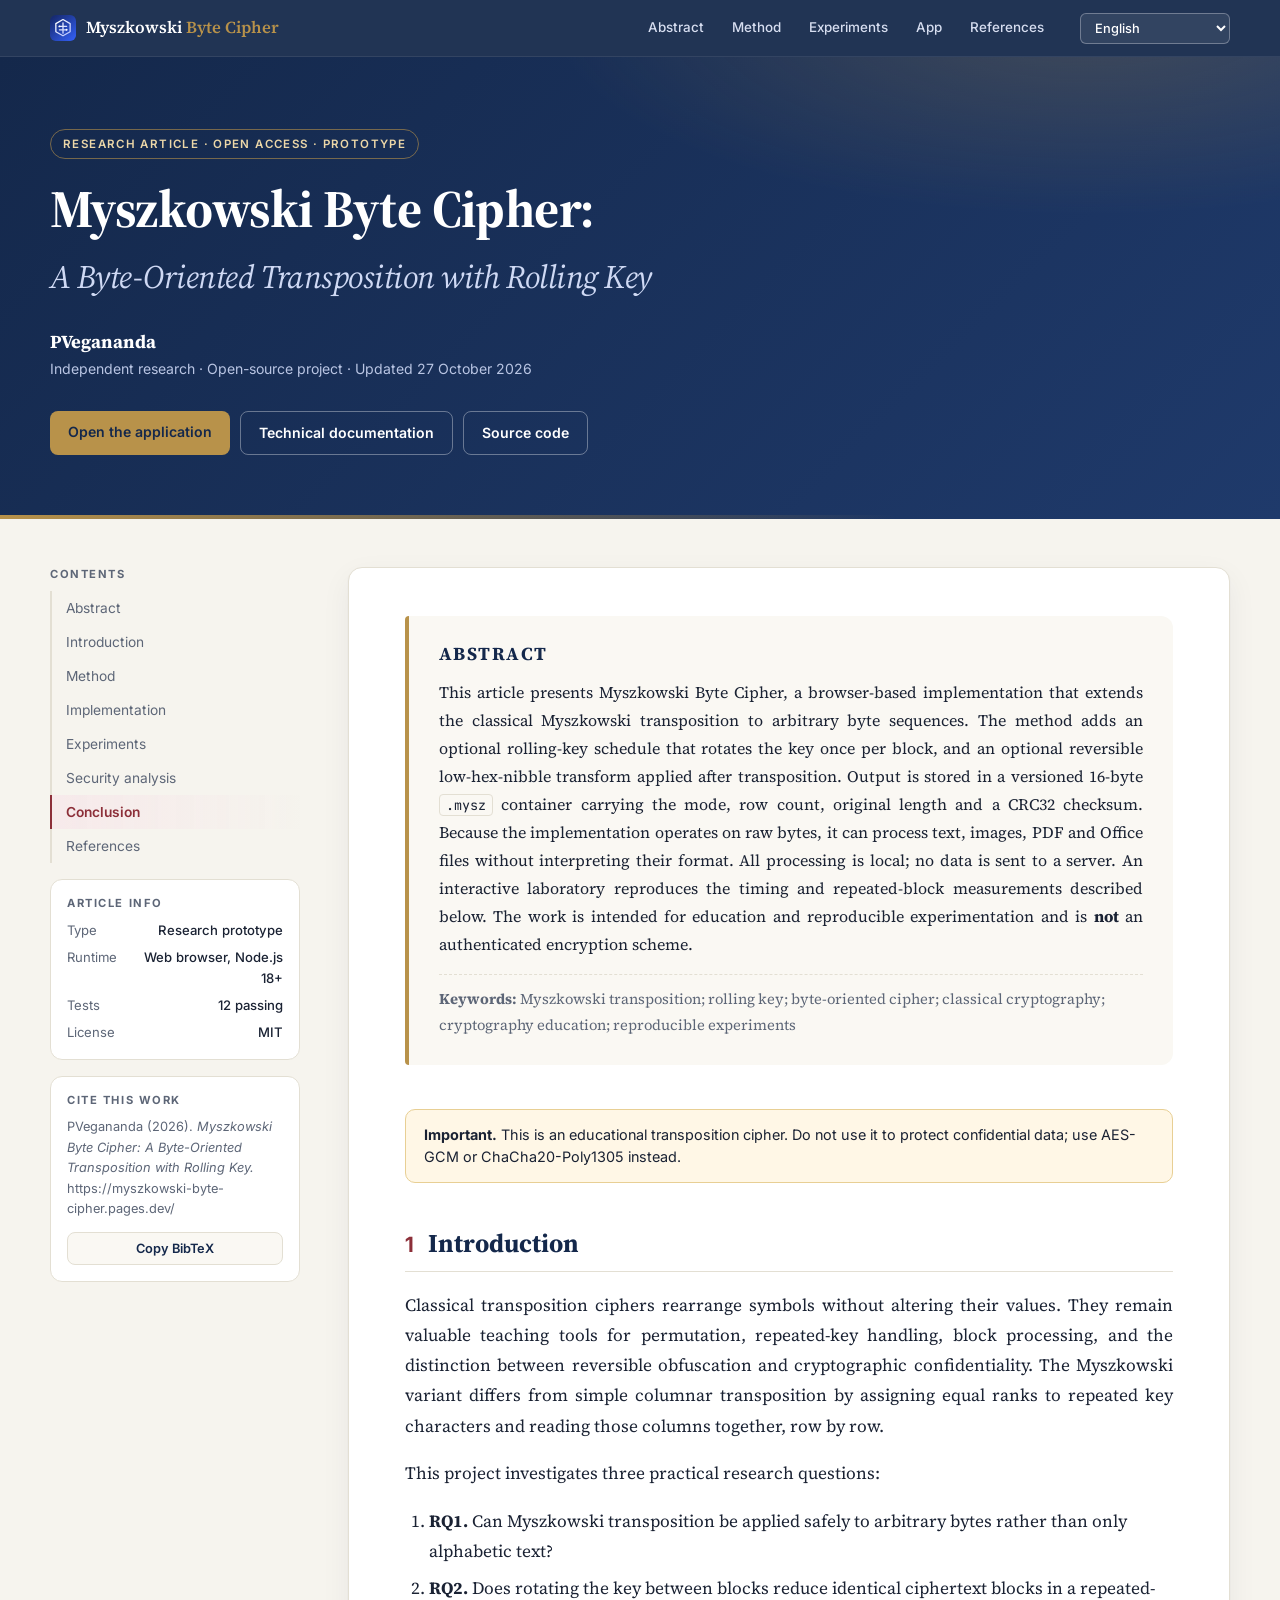
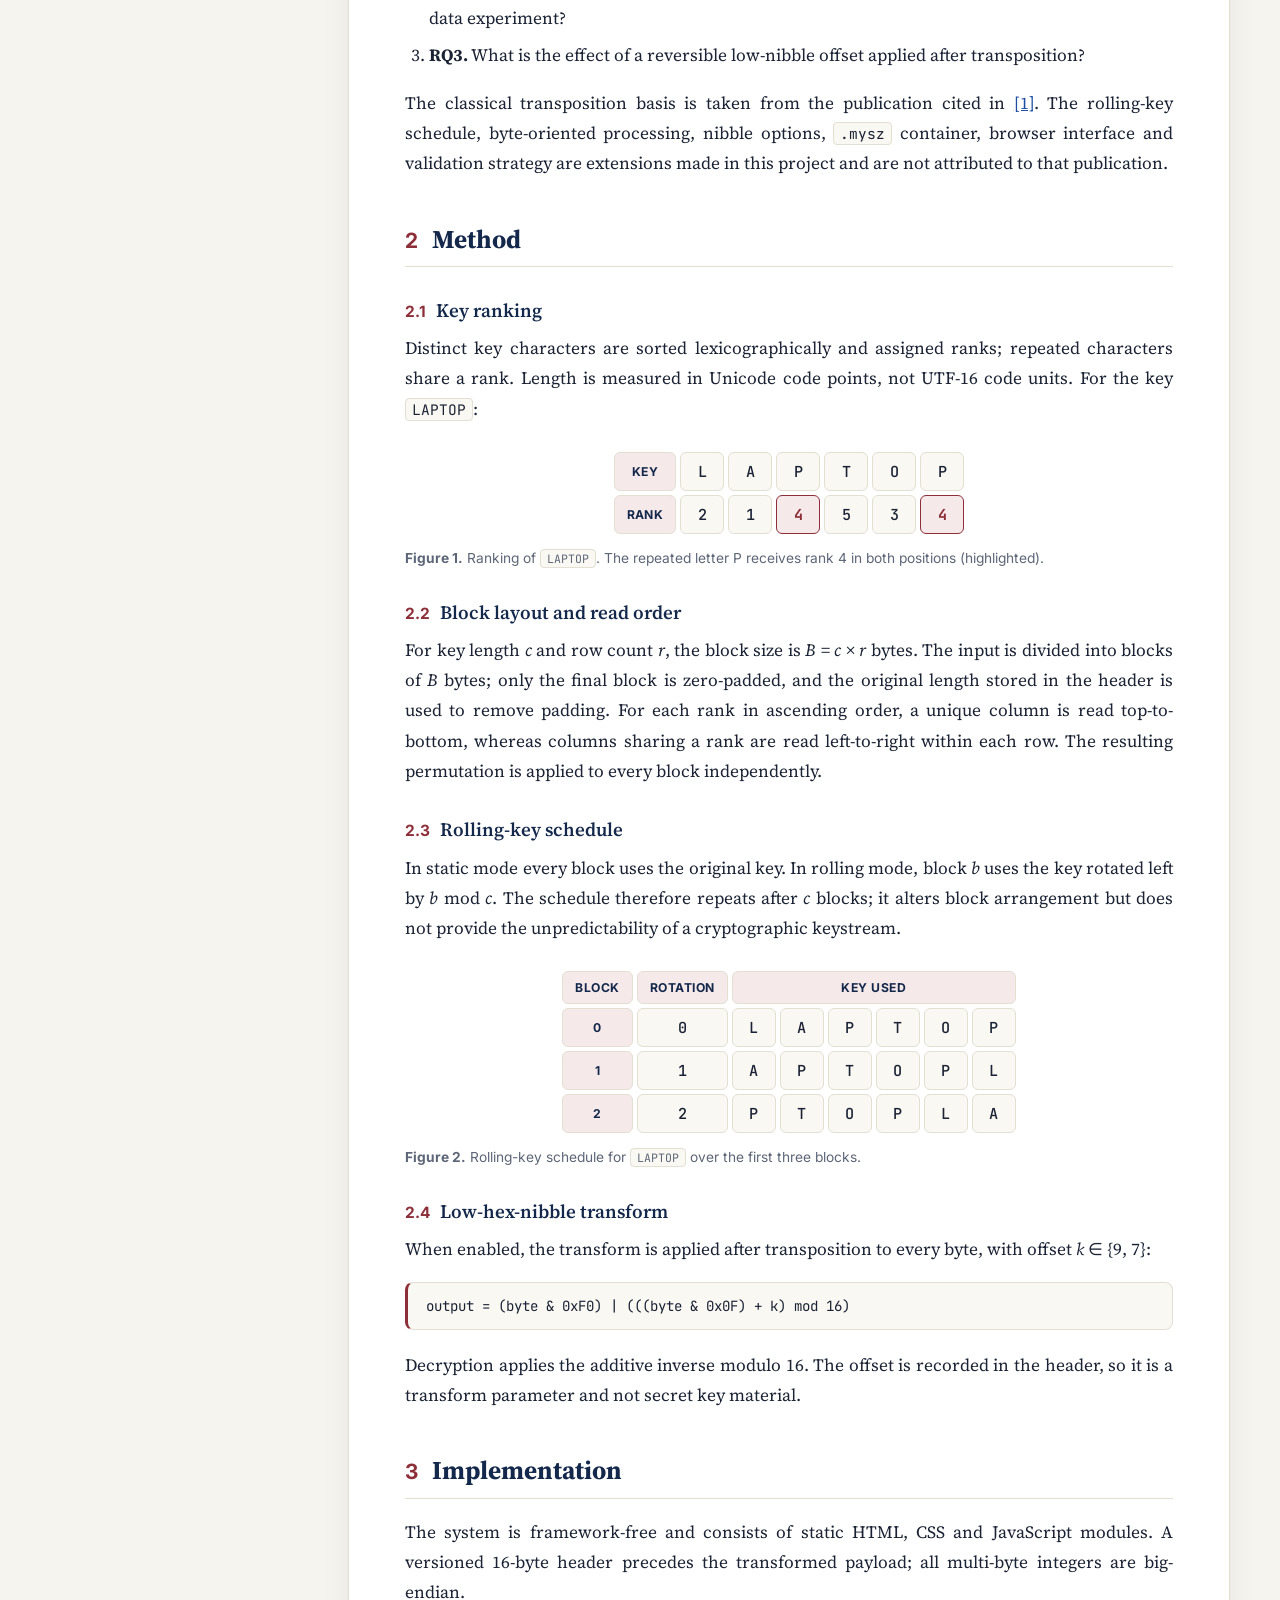
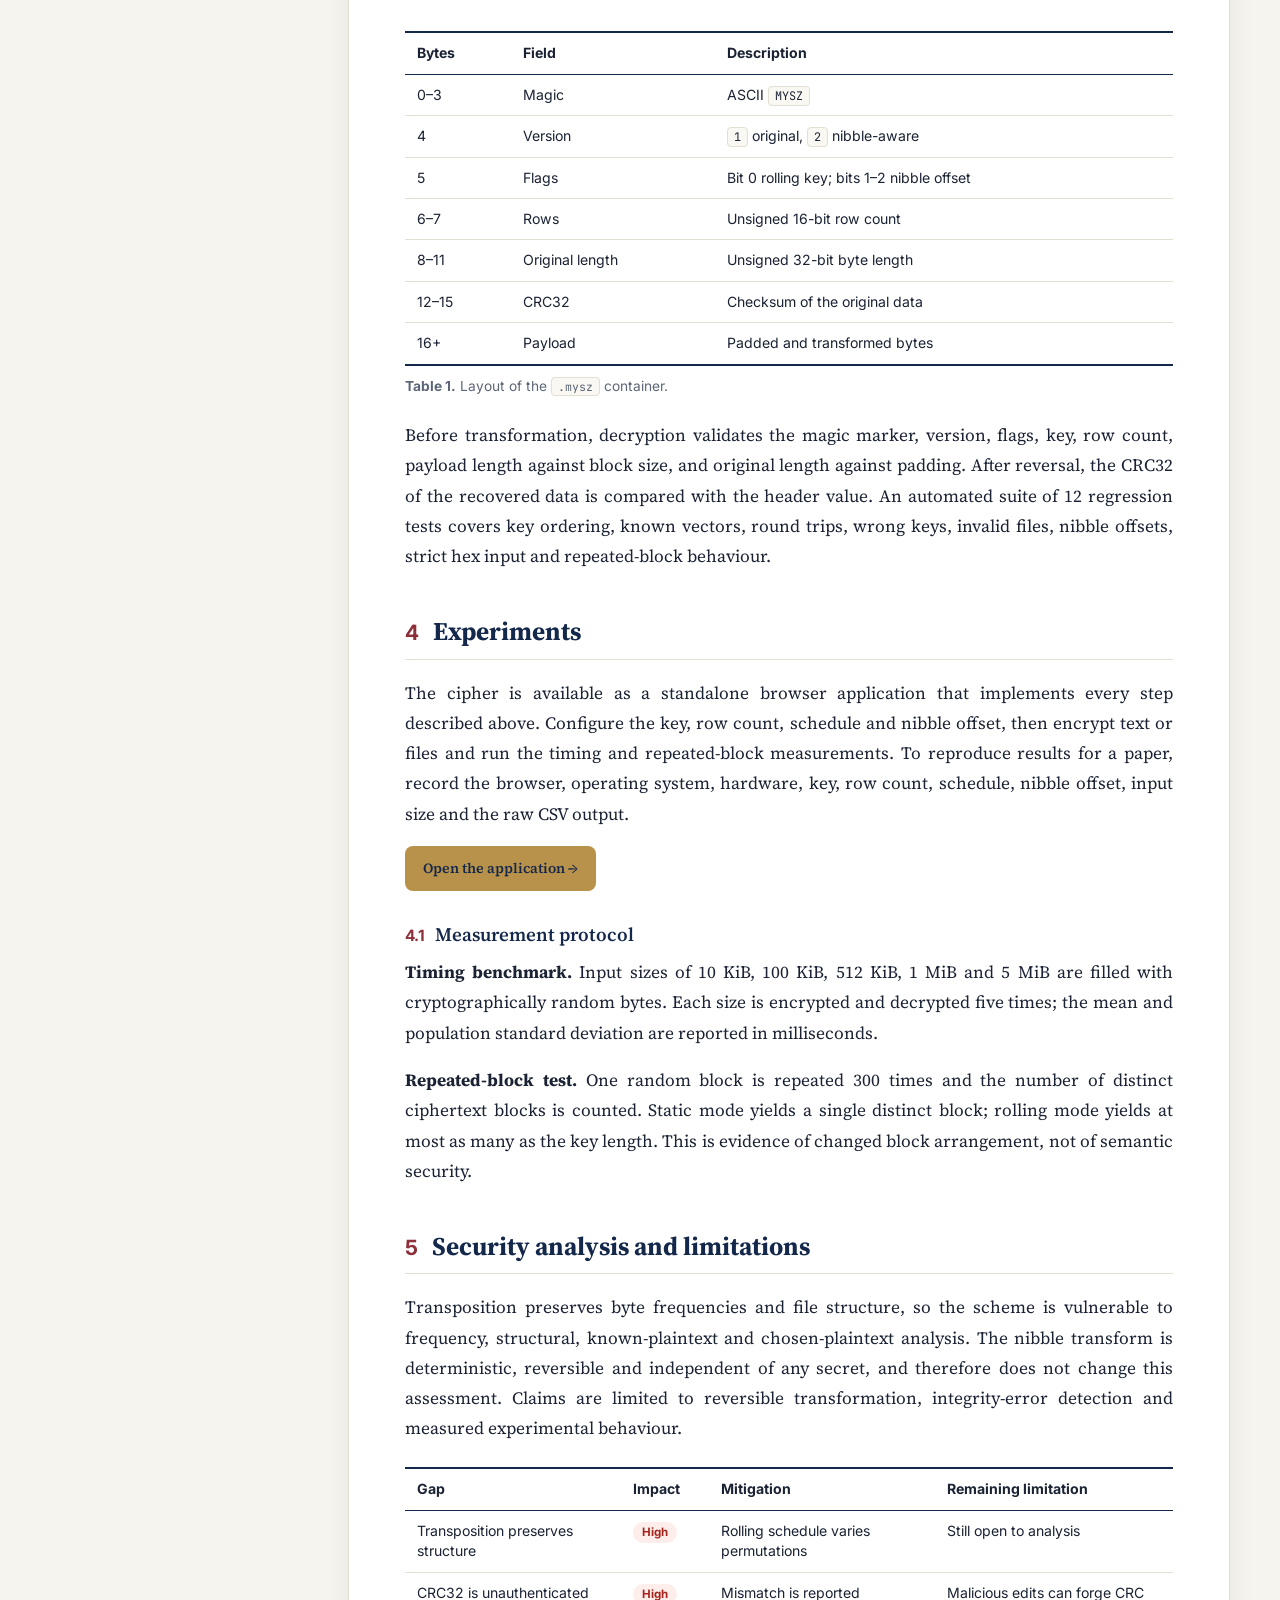
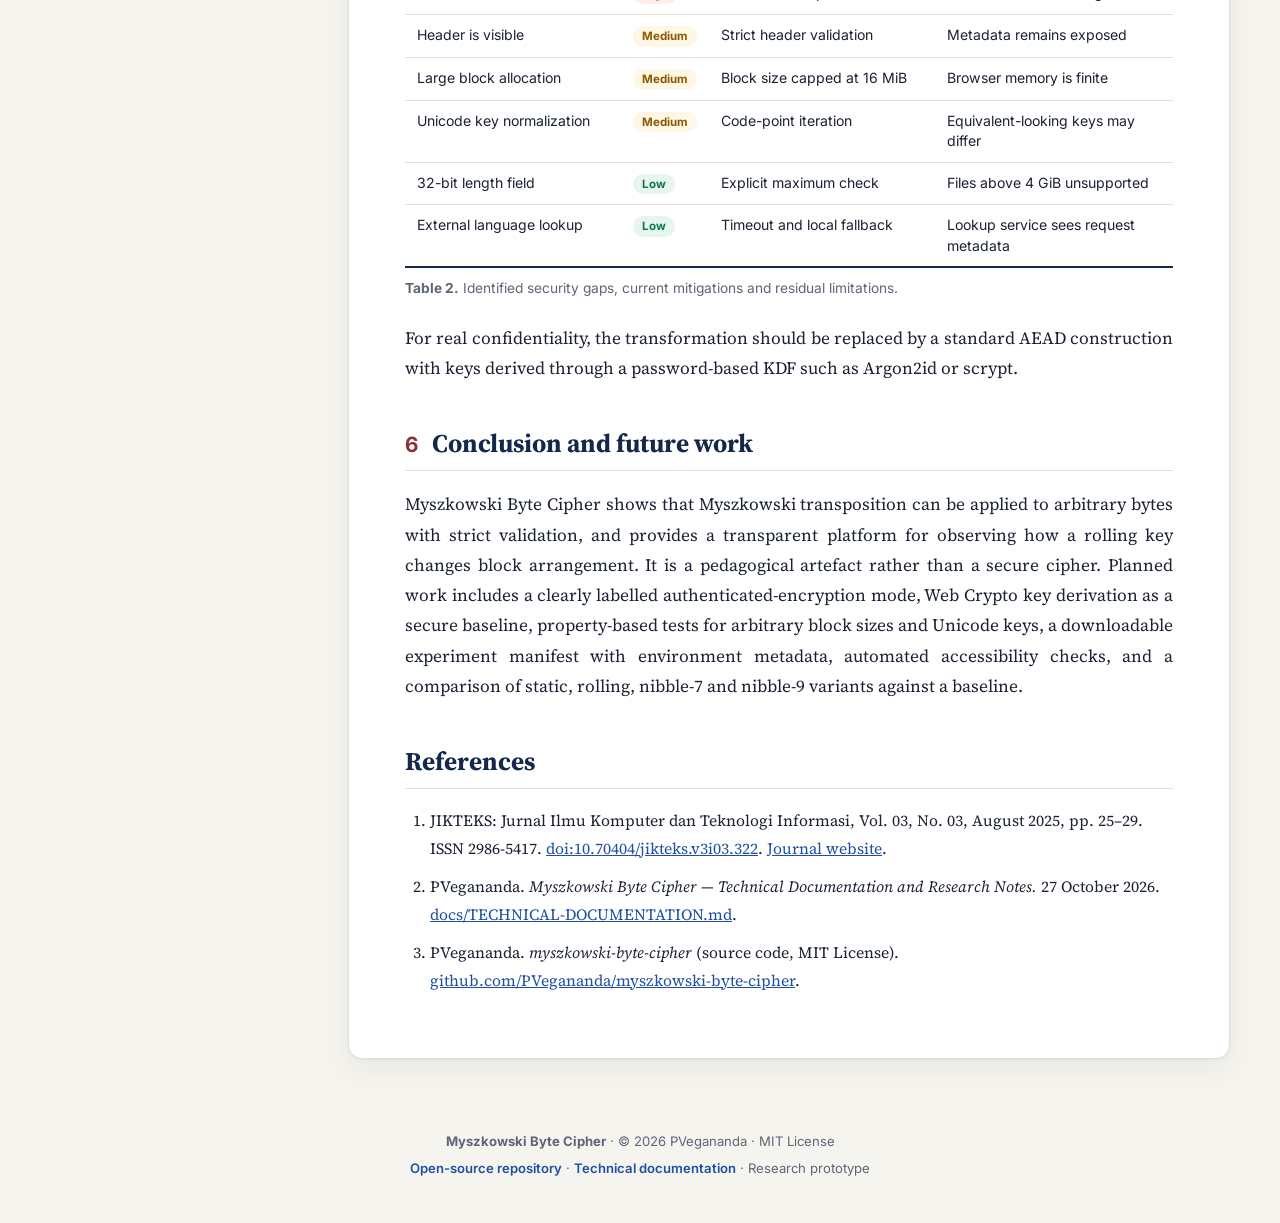
==== paper.html @ bd1911bf "Redesign: app-focused home page, move documentation to paper.html" ====
<!DOCTYPE html>
<html lang="en">
<head>
  <meta charset="UTF-8">
  <meta name="viewport" content="width=device-width, initial-scale=1">
  <title>Myszkowski Byte Cipher: A Byte-Oriented Transposition with Rolling Key | PVegananda</title>
  <meta name="description" content="A research article and interactive laboratory on byte-oriented Myszkowski transposition with a rolling key schedule, a reversible low-nibble transform, and a versioned .mysz container. Runs entirely in the browser.">
  <meta name="author" content="PVegananda">
  <meta name="keywords" content="Myszkowski transposition, classical cipher, rolling key, byte cipher, cryptography education, browser implementation">
  <meta name="theme-color" content="#14284b">
  <link rel="canonical" href="https://myszkowski-byte-cipher.pages.dev/paper.html">

  <!-- Scholarly metadata (Google Scholar / Highwire) -->
  <meta name="citation_title" content="Myszkowski Byte Cipher: A Byte-Oriented Transposition with Rolling Key">
  <meta name="citation_author" content="PVegananda">
  <meta name="citation_publication_date" content="2026/10/27">
  <meta name="citation_online_date" content="2026/10/27">
  <meta name="citation_language" content="en">
  <meta name="citation_abstract_html_url" content="https://myszkowski-byte-cipher.pages.dev/paper.html">
  <meta name="DC.title" content="Myszkowski Byte Cipher: A Byte-Oriented Transposition with Rolling Key">
  <meta name="DC.creator" content="PVegananda">
  <meta name="DC.rights" content="MIT License">

  <!-- Open Graph -->
  <meta property="og:type" content="article">
  <meta property="og:title" content="Myszkowski Byte Cipher: A Byte-Oriented Transposition with Rolling Key">
  <meta property="og:description" content="Research article and interactive laboratory for byte-oriented Myszkowski transposition.">
  <meta property="og:url" content="https://myszkowski-byte-cipher.pages.dev/paper.html">
  <meta name="twitter:card" content="summary">

  <link rel="icon" href="assets/myszkowski-byte-cipher.svg" type="image/svg+xml">
  <link rel="preconnect" href="https://fonts.googleapis.com">
  <link rel="preconnect" href="https://fonts.gstatic.com" crossorigin>
  <link href="https://fonts.googleapis.com/css2?family=Inter:wght@400;500;600;700&family=JetBrains+Mono:wght@400;500&family=Source+Serif+4:ital,opsz,wght@0,8..60,400;0,8..60,600;0,8..60,700;1,8..60,400&display=swap" rel="stylesheet">
  <link rel="stylesheet" href="css/paper.css">

  <script type="application/ld+json">
  {
    "@context": "https://schema.org",
    "@type": "ScholarlyArticle",
    "headline": "Myszkowski Byte Cipher: A Byte-Oriented Transposition with Rolling Key",
    "author": { "@type": "Person", "name": "PVegananda" },
    "datePublished": "2026-10-27",
    "inLanguage": ["en", "id"],
    "license": "https://opensource.org/licenses/MIT",
    "url": "https://myszkowski-byte-cipher.pages.dev/",
    "codeRepository": "https://github.com/PVegananda/myszkowski-byte-cipher",
    "keywords": "Myszkowski transposition, rolling key, byte cipher, cryptography education"
  }
  </script>
</head>
<body>
  <a class="skip-link" href="#content">Skip to content</a>
  <div class="progress" id="progress" aria-hidden="true"></div>

  <header class="topbar">
    <div class="topbar-inner">
      <a class="brand" href="./" aria-label="Myszkowski Byte Cipher">
        <img src="assets/myszkowski-byte-cipher.svg" alt="" width="26" height="26">
        <span>Myszkowski<em>&nbsp;Byte Cipher</em></span>
      </a>
      <nav class="topnav" aria-label="Primary">
        <a href="#abstract"><span lang="en">Abstract</span><span lang="id">Abstrak</span></a>
        <a href="#method"><span lang="en">Method</span><span lang="id">Metode</span></a>
        <a href="#experiments"><span lang="en">Experiments</span><span lang="id">Eksperimen</span></a>
        <a href="./" class="topnav-app"><span lang="en">App</span><span lang="id">Aplikasi</span></a>
        <a href="#references"><span lang="en">References</span><span lang="id">Referensi</span></a>
      </nav>
      <div class="language-switcher">
        <label for="languageSelect" class="sr-only">Language</label>
        <select id="languageSelect" aria-label="Language">
          <option value="en">English</option>
          <option value="id">Bahasa Indonesia</option>
        </select>
      </div>
    </div>
  </header>

  <!-- ============ TITLE BLOCK ============ -->
  <header class="masthead" id="top">
    <div class="masthead-inner">
      <p class="article-type"><span lang="en">Research Article &middot; Open Access &middot; Prototype</span><span lang="id">Artikel Penelitian &middot; Akses Terbuka &middot; Prototipe</span></p>
      <h1>Myszkowski Byte Cipher:<br><span>A Byte-Oriented Transposition with Rolling Key</span></h1>
      <p class="byline"><strong>PVegananda</strong></p>
      <p class="affil"><span lang="en">Independent research &middot; Open-source project &middot; Updated 27 October 2026</span><span lang="id">Penelitian mandiri &middot; Proyek sumber terbuka &middot; Diperbarui 27 Oktober 2026</span></p>
      <div class="masthead-actions">
        <a class="btn btn-solid" href="./"><span lang="en">Open the application</span><span lang="id">Buka aplikasi</span></a>
        <a class="btn btn-ghost" href="docs/TECHNICAL-DOCUMENTATION.md"><span lang="en">Technical documentation</span><span lang="id">Dokumentasi teknis</span></a>
        <a class="btn btn-ghost" href="https://github.com/PVegananda/myszkowski-byte-cipher"><span lang="en">Source code</span><span lang="id">Kode sumber</span></a>
      </div>
    </div>
  </header>

  <div class="layout">
    <!-- ============ SIDEBAR ============ -->
    <aside class="sidebar" aria-label="Article navigation">
      <nav class="toc" aria-label="Table of contents">
        <h2><span lang="en">Contents</span><span lang="id">Daftar Isi</span></h2>
        <ol>
          <li><a href="#abstract"><span lang="en">Abstract</span><span lang="id">Abstrak</span></a></li>
          <li><a href="#introduction"><span lang="en">Introduction</span><span lang="id">Pendahuluan</span></a></li>
          <li><a href="#method"><span lang="en">Method</span><span lang="id">Metode</span></a></li>
          <li><a href="#implementation"><span lang="en">Implementation</span><span lang="id">Implementasi</span></a></li>
          <li><a href="#experiments"><span lang="en">Experiments</span><span lang="id">Eksperimen</span></a></li>
          <li><a href="#security"><span lang="en">Security analysis</span><span lang="id">Analisis keamanan</span></a></li>
          <li><a href="#conclusion"><span lang="en">Conclusion</span><span lang="id">Kesimpulan</span></a></li>
          <li><a href="#references"><span lang="en">References</span><span lang="id">Referensi</span></a></li>
        </ol>
      </nav>
      <div class="sidebar-box">
        <h2><span lang="en">Article info</span><span lang="id">Info artikel</span></h2>
        <dl>
          <dt><span lang="en">Type</span><span lang="id">Jenis</span></dt><dd><span lang="en">Research prototype</span><span lang="id">Prototipe riset</span></dd>
          <dt><span lang="en">Runtime</span><span lang="id">Lingkungan</span></dt><dd>Web browser, Node.js 18+</dd>
          <dt><span lang="en">Tests</span><span lang="id">Pengujian</span></dt><dd>12 <span lang="en">passing</span><span lang="id">lulus</span></dd>
          <dt><span lang="en">License</span><span lang="id">Lisensi</span></dt><dd>MIT</dd>
        </dl>
      </div>
      <div class="sidebar-box">
        <h2><span lang="en">Cite this work</span><span lang="id">Kutip karya ini</span></h2>
        <p class="cite-text">PVegananda (2026). <em>Myszkowski Byte Cipher: A Byte-Oriented Transposition with Rolling Key.</em> https://myszkowski-byte-cipher.pages.dev/</p>
        <button type="button" id="copyCite" class="btn-small"><span lang="en">Copy BibTeX</span><span lang="id">Salin BibTeX</span></button>
      </div>
    </aside>

    <!-- ============ ARTICLE ============ -->
    <main id="content" class="paper">

      <section id="abstract" class="abstract" aria-labelledby="h-abstract">
        <h2 id="h-abstract"><span lang="en">Abstract</span><span lang="id">Abstrak</span></h2>
        <p lang="en">This article presents Myszkowski Byte Cipher, a browser-based implementation that extends the classical Myszkowski transposition to arbitrary byte sequences. The method adds an optional rolling-key schedule that rotates the key once per block, and an optional reversible low-hex-nibble transform applied after transposition. Output is stored in a versioned 16-byte <code>.mysz</code> container carrying the mode, row count, original length and a CRC32 checksum. Because the implementation operates on raw bytes, it can process text, images, PDF and Office files without interpreting their format. All processing is local; no data is sent to a server. An interactive laboratory reproduces the timing and repeated-block measurements described below. The work is intended for education and reproducible experimentation and is <strong>not</strong> an authenticated encryption scheme.</p>
        <p lang="id">Artikel ini memaparkan Myszkowski Byte Cipher, implementasi berbasis browser yang memperluas transposisi Myszkowski klasik ke deret byte sembarang. Metode ini menambahkan jadwal kunci berputar (<em>rolling key</em>) opsional yang memutar kunci pada setiap blok, serta transformasi low-hex-nibble opsional yang dapat dibalik setelah transposisi. Keluaran disimpan dalam kontainer <code>.mysz</code> berversi sepanjang 16 byte yang memuat mode, jumlah baris, panjang asli, dan checksum CRC32. Karena bekerja pada byte mentah, implementasi ini dapat memproses teks, gambar, PDF, dan file Office tanpa menafsirkan formatnya. Seluruh pemrosesan berlangsung lokal; tidak ada data dikirim ke server. Laboratorium interaktif mereproduksi pengukuran waktu dan uji blok berulang yang dijelaskan di bawah. Karya ini ditujukan untuk pendidikan dan eksperimen yang dapat direproduksi, dan <strong>bukan</strong> skema enkripsi terotentikasi.</p>
        <p class="keywords"><strong><span lang="en">Keywords:</span><span lang="id">Kata kunci:</span></strong> Myszkowski transposition; rolling key; byte-oriented cipher; classical cryptography; cryptography education; reproducible experiments</p>
      </section>

      <div class="notice" role="note">
        <strong><span lang="en">Important.</span><span lang="id">Penting.</span></strong>
        <span lang="en">This is an educational transposition cipher. Do not use it to protect confidential data; use AES-GCM or ChaCha20-Poly1305 instead.</span>
        <span lang="id">Ini adalah cipher transposisi untuk pembelajaran. Jangan gunakan untuk melindungi data rahasia; gunakan AES-GCM atau ChaCha20-Poly1305.</span>
      </div>

      <!-- 1 -->
      <section id="introduction" aria-labelledby="h-intro">
        <h2 id="h-intro"><span class="num">1</span><span lang="en">Introduction</span><span lang="id">Pendahuluan</span></h2>
        <p lang="en">Classical transposition ciphers rearrange symbols without altering their values. They remain valuable teaching tools for permutation, repeated-key handling, block processing, and the distinction between reversible obfuscation and cryptographic confidentiality. The Myszkowski variant differs from simple columnar transposition by assigning equal ranks to repeated key characters and reading those columns together, row by row.</p>
        <p lang="id">Cipher transposisi klasik menyusun ulang simbol tanpa mengubah nilainya. Cipher ini tetap berguna sebagai bahan ajar tentang permutasi, penanganan kunci berulang, pemrosesan blok, serta perbedaan antara pengaburan yang dapat dibalik dan kerahasiaan kriptografis. Varian Myszkowski berbeda dari transposisi kolom sederhana karena memberi peringkat sama pada karakter kunci yang berulang dan membaca kolom-kolom tersebut bersama, baris demi baris.</p>
        <p lang="en">This project investigates three practical research questions:</p>
        <p lang="id">Proyek ini menelaah tiga pertanyaan penelitian praktis:</p>
        <ol class="rq">
          <li><span lang="en"><strong>RQ1.</strong> Can Myszkowski transposition be applied safely to arbitrary bytes rather than only alphabetic text?</span><span lang="id"><strong>RQ1.</strong> Dapatkah transposisi Myszkowski diterapkan dengan aman pada byte sembarang, bukan hanya teks alfabet?</span></li>
          <li><span lang="en"><strong>RQ2.</strong> Does rotating the key between blocks reduce identical ciphertext blocks in a repeated-data experiment?</span><span lang="id"><strong>RQ2.</strong> Apakah memutar kunci antarblok mengurangi blok ciphertext yang identik pada eksperimen data berulang?</span></li>
          <li><span lang="en"><strong>RQ3.</strong> What is the effect of a reversible low-nibble offset applied after transposition?</span><span lang="id"><strong>RQ3.</strong> Apa pengaruh offset low-nibble yang dapat dibalik setelah transposisi?</span></li>
        </ol>
        <p lang="en">The classical transposition basis is taken from the publication cited in <a href="#references">[1]</a>. The rolling-key schedule, byte-oriented processing, nibble options, <code>.mysz</code> container, browser interface and validation strategy are extensions made in this project and are not attributed to that publication.</p>
        <p lang="id">Dasar transposisi klasik diambil dari publikasi yang dirujuk pada <a href="#references">[1]</a>. Jadwal kunci berputar, pemrosesan berbasis byte, opsi nibble, kontainer <code>.mysz</code>, antarmuka browser, dan strategi validasi merupakan perluasan dalam proyek ini dan tidak dinisbatkan kepada publikasi tersebut.</p>
      </section>

      <!-- 2 -->
      <section id="method" aria-labelledby="h-method">
        <h2 id="h-method"><span class="num">2</span><span lang="en">Method</span><span lang="id">Metode</span></h2>

        <h3><span class="num">2.1</span><span lang="en">Key ranking</span><span lang="id">Peringkat kunci</span></h3>
        <p lang="en">Distinct key characters are sorted lexicographically and assigned ranks; repeated characters share a rank. Length is measured in Unicode code points, not UTF-16 code units. For the key <code>LAPTOP</code>:</p>
        <p lang="id">Karakter kunci yang berbeda diurutkan secara leksikografis dan diberi peringkat; karakter berulang memiliki peringkat sama. Panjang diukur dalam titik kode Unicode, bukan unit kode UTF-16. Untuk kunci <code>LAPTOP</code>:</p>
        <figure class="figure">
          <table class="rank-table" aria-label="Key ranking example">
            <tbody>
              <tr><th scope="row">Key</th><td>L</td><td>A</td><td>P</td><td>T</td><td>O</td><td>P</td></tr>
              <tr><th scope="row">Rank</th><td>2</td><td>1</td><td class="rep">4</td><td>5</td><td>3</td><td class="rep">4</td></tr>
            </tbody>
          </table>
          <figcaption><strong>Figure 1.</strong> <span lang="en">Ranking of <code>LAPTOP</code>. The repeated letter P receives rank 4 in both positions (highlighted).</span><span lang="id">Peringkat <code>LAPTOP</code>. Huruf P yang berulang mendapat peringkat 4 pada kedua posisi (disorot).</span></figcaption>
        </figure>

        <h3><span class="num">2.2</span><span lang="en">Block layout and read order</span><span lang="id">Tata letak blok dan urutan baca</span></h3>
        <p lang="en">For key length <var>c</var> and row count <var>r</var>, the block size is <var>B</var> = <var>c</var> &times; <var>r</var> bytes. The input is divided into blocks of <var>B</var> bytes; only the final block is zero-padded, and the original length stored in the header is used to remove padding. For each rank in ascending order, a unique column is read top-to-bottom, whereas columns sharing a rank are read left-to-right within each row. The resulting permutation is applied to every block independently.</p>
        <p lang="id">Untuk panjang kunci <var>c</var> dan jumlah baris <var>r</var>, ukuran blok adalah <var>B</var> = <var>c</var> &times; <var>r</var> byte. Masukan dibagi menjadi blok <var>B</var> byte; hanya blok terakhir yang diberi padding nol, dan panjang asli pada header digunakan untuk membuang padding. Untuk setiap peringkat menaik, kolom unik dibaca atas ke bawah, sedangkan kolom yang berbagi peringkat dibaca kiri ke kanan pada tiap baris. Permutasi yang dihasilkan diterapkan pada setiap blok secara independen.</p>

        <h3><span class="num">2.3</span><span lang="en">Rolling-key schedule</span><span lang="id">Jadwal kunci berputar</span></h3>
        <p lang="en">In static mode every block uses the original key. In rolling mode, block <var>b</var> uses the key rotated left by <var>b</var> mod <var>c</var>. The schedule therefore repeats after <var>c</var> blocks; it alters block arrangement but does not provide the unpredictability of a cryptographic keystream.</p>
        <p lang="id">Pada mode statis setiap blok memakai kunci asli. Pada mode berputar, blok <var>b</var> memakai kunci yang diputar ke kiri sebanyak <var>b</var> mod <var>c</var>. Jadwal ini berulang setiap <var>c</var> blok; ia mengubah susunan blok tetapi tidak memberi ketidakterdugaan seperti aliran kunci kriptografis.</p>
        <figure class="figure">
          <table class="rank-table" aria-label="Rolling schedule example">
            <thead><tr><th scope="col">Block</th><th scope="col">Rotation</th><th scope="col" colspan="6">Key used</th></tr></thead>
            <tbody>
              <tr><th scope="row">0</th><td>0</td><td>L</td><td>A</td><td>P</td><td>T</td><td>O</td><td>P</td></tr>
              <tr><th scope="row">1</th><td>1</td><td>A</td><td>P</td><td>T</td><td>O</td><td>P</td><td>L</td></tr>
              <tr><th scope="row">2</th><td>2</td><td>P</td><td>T</td><td>O</td><td>P</td><td>L</td><td>A</td></tr>
            </tbody>
          </table>
          <figcaption><strong>Figure 2.</strong> <span lang="en">Rolling-key schedule for <code>LAPTOP</code> over the first three blocks.</span><span lang="id">Jadwal kunci berputar untuk <code>LAPTOP</code> pada tiga blok pertama.</span></figcaption>
        </figure>

        <h3><span class="num">2.4</span><span lang="en">Low-hex-nibble transform</span><span lang="id">Transformasi low-hex-nibble</span></h3>
        <p lang="en">When enabled, the transform is applied after transposition to every byte, with offset <var>k</var> &isin; {9, 7}:</p>
        <p lang="id">Jika diaktifkan, transformasi diterapkan setelah transposisi pada setiap byte, dengan offset <var>k</var> &isin; {9, 7}:</p>
        <pre class="formula" aria-label="Nibble transform formula">output = (byte &amp; 0xF0) | (((byte &amp; 0x0F) + k) mod 16)</pre>
        <p lang="en">Decryption applies the additive inverse modulo 16. The offset is recorded in the header, so it is a transform parameter and not secret key material.</p>
        <p lang="id">Dekripsi memakai invers aditif modulo 16. Offset dicatat di header, sehingga ia adalah parameter transformasi, bukan materi kunci rahasia.</p>
      </section>

      <!-- 3 -->
      <section id="implementation" aria-labelledby="h-impl">
        <h2 id="h-impl"><span class="num">3</span><span lang="en">Implementation</span><span lang="id">Implementasi</span></h2>
        <p lang="en">The system is framework-free and consists of static HTML, CSS and JavaScript modules. A versioned 16-byte header precedes the transformed payload; all multi-byte integers are big-endian.</p>
        <p lang="id">Sistem ini tanpa framework dan terdiri dari modul HTML, CSS, dan JavaScript statis. Header berversi 16 byte mendahului payload yang ditransformasi; semua bilangan multibyte memakai big-endian.</p>
        <figure class="figure">
          <div class="table-wrap">
          <table class="data-table">
            <caption class="sr-only">.mysz header layout</caption>
            <thead><tr><th>Bytes</th><th>Field</th><th>Description</th></tr></thead>
            <tbody>
              <tr><td>0&ndash;3</td><td>Magic</td><td>ASCII <code>MYSZ</code></td></tr>
              <tr><td>4</td><td>Version</td><td><code>1</code> original, <code>2</code> nibble-aware</td></tr>
              <tr><td>5</td><td>Flags</td><td>Bit 0 rolling key; bits 1&ndash;2 nibble offset</td></tr>
              <tr><td>6&ndash;7</td><td>Rows</td><td>Unsigned 16-bit row count</td></tr>
              <tr><td>8&ndash;11</td><td>Original length</td><td>Unsigned 32-bit byte length</td></tr>
              <tr><td>12&ndash;15</td><td>CRC32</td><td>Checksum of the original data</td></tr>
              <tr><td>16+</td><td>Payload</td><td>Padded and transformed bytes</td></tr>
            </tbody>
          </table>
          </div>
          <figcaption><strong>Table 1.</strong> <span lang="en">Layout of the <code>.mysz</code> container.</span><span lang="id">Tata letak kontainer <code>.mysz</code>.</span></figcaption>
        </figure>
        <p lang="en">Before transformation, decryption validates the magic marker, version, flags, key, row count, payload length against block size, and original length against padding. After reversal, the CRC32 of the recovered data is compared with the header value. An automated suite of 12 regression tests covers key ordering, known vectors, round trips, wrong keys, invalid files, nibble offsets, strict hex input and repeated-block behaviour.</p>
        <p lang="id">Sebelum transformasi, dekripsi memvalidasi penanda magic, versi, flag, kunci, jumlah baris, panjang payload terhadap ukuran blok, dan panjang asli terhadap padding. Setelah pembalikan, CRC32 data hasil pemulihan dibandingkan dengan nilai header. Rangkaian 12 uji regresi otomatis mencakup urutan kunci, vektor uji, round trip, kunci salah, file tidak valid, offset nibble, masukan hex ketat, dan perilaku blok berulang.</p>
      </section>

      <!-- 4 -->
      <section id="experiments" aria-labelledby="h-exp">
        <h2 id="h-exp"><span class="num">4</span><span lang="en">Experiments</span><span lang="id">Eksperimen</span></h2>
        <p lang="en">The cipher is available as a standalone browser application that implements every step described above. Configure the key, row count, schedule and nibble offset, then encrypt text or files and run the timing and repeated-block measurements. To reproduce results for a paper, record the browser, operating system, hardware, key, row count, schedule, nibble offset, input size and the raw CSV output.</p>
        <p lang="id">Cipher ini tersedia sebagai aplikasi browser mandiri yang menerapkan setiap langkah di atas. Atur kunci, jumlah baris, jadwal, dan offset nibble, lalu enkripsi teks atau file dan jalankan pengukuran waktu serta uji blok berulang. Untuk mereproduksi hasil pada makalah, catat browser, sistem operasi, perangkat keras, kunci, jumlah baris, jadwal, offset nibble, ukuran masukan, dan keluaran CSV mentah.</p>
        <p><a class="btn btn-solid app-link" href="./"><span lang="en">Open the application &rarr;</span><span lang="id">Buka aplikasi &rarr;</span></a></p>

        <h3><span class="num">4.1</span><span lang="en">Measurement protocol</span><span lang="id">Protokol pengukuran</span></h3>
        <p lang="en"><strong>Timing benchmark.</strong> Input sizes of 10 KiB, 100 KiB, 512 KiB, 1 MiB and 5 MiB are filled with cryptographically random bytes. Each size is encrypted and decrypted five times; the mean and population standard deviation are reported in milliseconds.</p>
        <p lang="id"><strong>Benchmark waktu.</strong> Ukuran masukan 10 KiB, 100 KiB, 512 KiB, 1 MiB, dan 5 MiB diisi byte acak kriptografis. Tiap ukuran dienkripsi dan didekripsi lima kali; rerata dan simpangan baku populasi dilaporkan dalam milidetik.</p>
        <p lang="en"><strong>Repeated-block test.</strong> One random block is repeated 300 times and the number of distinct ciphertext blocks is counted. Static mode yields a single distinct block; rolling mode yields at most as many as the key length. This is evidence of changed block arrangement, not of semantic security.</p>
        <p lang="id"><strong>Uji blok berulang.</strong> Satu blok acak diulang 300 kali dan jumlah blok ciphertext yang berbeda dihitung. Mode statis menghasilkan satu blok berbeda; mode berputar paling banyak sebanyak panjang kunci. Ini bukti perubahan susunan blok, bukan keamanan semantik.</p>
      </section>

      <!-- 5 -->
      <section id="security" aria-labelledby="h-sec">
        <h2 id="h-sec"><span class="num">5</span><span lang="en">Security analysis and limitations</span><span lang="id">Analisis keamanan dan keterbatasan</span></h2>
        <p lang="en">Transposition preserves byte frequencies and file structure, so the scheme is vulnerable to frequency, structural, known-plaintext and chosen-plaintext analysis. The nibble transform is deterministic, reversible and independent of any secret, and therefore does not change this assessment. Claims are limited to reversible transformation, integrity-error detection and measured experimental behaviour.</p>
        <p lang="id">Transposisi mempertahankan frekuensi byte dan struktur file, sehingga skema ini rentan terhadap analisis frekuensi, struktural, known-plaintext, dan chosen-plaintext. Transformasi nibble bersifat deterministik, dapat dibalik, dan tidak bergantung pada rahasia apa pun, sehingga tidak mengubah penilaian ini. Klaim dibatasi pada transformasi yang dapat dibalik, deteksi kesalahan integritas, dan perilaku eksperimen yang terukur.</p>
        <figure class="figure">
          <div class="table-wrap">
          <table class="data-table">
            <caption class="sr-only">Security gaps and mitigations</caption>
            <thead><tr><th>Gap</th><th>Impact</th><th>Mitigation</th><th>Remaining limitation</th></tr></thead>
            <tbody>
              <tr><td>Transposition preserves structure</td><td><span class="tag high">High</span></td><td>Rolling schedule varies permutations</td><td>Still open to analysis</td></tr>
              <tr><td>CRC32 is unauthenticated</td><td><span class="tag high">High</span></td><td>Mismatch is reported</td><td>Malicious edits can forge CRC</td></tr>
              <tr><td>Header is visible</td><td><span class="tag mid">Medium</span></td><td>Strict header validation</td><td>Metadata remains exposed</td></tr>
              <tr><td>Large block allocation</td><td><span class="tag mid">Medium</span></td><td>Block size capped at 16 MiB</td><td>Browser memory is finite</td></tr>
              <tr><td>Unicode key normalization</td><td><span class="tag mid">Medium</span></td><td>Code-point iteration</td><td>Equivalent-looking keys may differ</td></tr>
              <tr><td>32-bit length field</td><td><span class="tag low">Low</span></td><td>Explicit maximum check</td><td>Files above 4 GiB unsupported</td></tr>
              <tr><td>External language lookup</td><td><span class="tag low">Low</span></td><td>Timeout and local fallback</td><td>Lookup service sees request metadata</td></tr>
            </tbody>
          </table>
          </div>
          <figcaption><strong>Table 2.</strong> <span lang="en">Identified security gaps, current mitigations and residual limitations.</span><span lang="id">Celah keamanan yang teridentifikasi, mitigasi saat ini, dan keterbatasan yang tersisa.</span></figcaption>
        </figure>
        <p lang="en">For real confidentiality, the transformation should be replaced by a standard AEAD construction with keys derived through a password-based KDF such as Argon2id or scrypt.</p>
        <p lang="id">Untuk kerahasiaan yang sesungguhnya, transformasi harus diganti dengan konstruksi AEAD standar dengan kunci yang diturunkan melalui KDF berbasis kata sandi seperti Argon2id atau scrypt.</p>
      </section>

      <!-- 6 -->
      <section id="conclusion" aria-labelledby="h-concl">
        <h2 id="h-concl"><span class="num">6</span><span lang="en">Conclusion and future work</span><span lang="id">Kesimpulan dan pekerjaan lanjutan</span></h2>
        <p lang="en">Myszkowski Byte Cipher shows that Myszkowski transposition can be applied to arbitrary bytes with strict validation, and provides a transparent platform for observing how a rolling key changes block arrangement. It is a pedagogical artefact rather than a secure cipher. Planned work includes a clearly labelled authenticated-encryption mode, Web Crypto key derivation as a secure baseline, property-based tests for arbitrary block sizes and Unicode keys, a downloadable experiment manifest with environment metadata, automated accessibility checks, and a comparison of static, rolling, nibble-7 and nibble-9 variants against a baseline.</p>
        <p lang="id">Myszkowski Byte Cipher menunjukkan bahwa transposisi Myszkowski dapat diterapkan pada byte sembarang dengan validasi ketat, serta menyediakan platform transparan untuk mengamati bagaimana kunci berputar mengubah susunan blok. Karya ini adalah artefak pedagogis, bukan cipher yang aman. Pekerjaan lanjutan mencakup mode enkripsi terotentikasi yang berlabel jelas, penurunan kunci dengan Web Crypto sebagai pembanding aman, uji berbasis properti untuk ukuran blok sembarang dan kunci Unicode, manifes eksperimen yang dapat diunduh beserta metadata lingkungan, pemeriksaan aksesibilitas otomatis, dan perbandingan varian statis, berputar, nibble-7, dan nibble-9 terhadap pembanding.</p>
      </section>

      <!-- References -->
      <section id="references" aria-labelledby="h-ref">
        <h2 id="h-ref"><span lang="en">References</span><span lang="id">Referensi</span></h2>
        <ol class="refs">
          <li id="ref1">JIKTEKS: Jurnal Ilmu Komputer dan Teknologi Informasi, Vol. 03, No. 03, August 2025, pp. 25&ndash;29. ISSN 2986-5417. <a href="https://doi.org/10.70404/jikteks.v3i03.322">doi:10.70404/jikteks.v3i03.322</a>. <a href="https://jurnal.faatuatua.com/index.php/JIKTEK">Journal website</a>.</li>
          <li>PVegananda. <em>Myszkowski Byte Cipher &mdash; Technical Documentation and Research Notes.</em> 27 October 2026. <a href="docs/TECHNICAL-DOCUMENTATION.md">docs/TECHNICAL-DOCUMENTATION.md</a>.</li>
          <li>PVegananda. <em>myszkowski-byte-cipher</em> (source code, MIT License). <a href="https://github.com/PVegananda/myszkowski-byte-cipher">github.com/PVegananda/myszkowski-byte-cipher</a>.</li>
        </ol>
      </section>
    </main>
  </div>

  <div id="status" class="toast" role="status" aria-live="polite" aria-hidden="true"></div>
  <footer class="site-footer">
    <div>
      <strong>Myszkowski Byte Cipher</strong> &middot; &copy; 2026 PVegananda &middot; MIT License
    </div>
    <div>
      <a href="https://github.com/PVegananda/myszkowski-byte-cipher">Open-source repository</a> &middot;
      <a href="docs/TECHNICAL-DOCUMENTATION.md">Technical documentation</a> &middot;
      <span lang="en">Research prototype</span><span lang="id">Prototipe riset</span>
    </div>
  </footer>

  <script src="js/paper.js"></script>
</body>
</html>
---- css/paper.css ----
/* Myszkowski Byte Cipher — scholarly article stylesheet */
:root {
  --bg: #f6f4ee;
  --paper: #ffffff;
  --paper-alt: #faf8f3;
  --ink: #1a2233;
  --muted: #5d6677;
  --line: #e3dfd3;
  --navy: #14284b;
  --navy-2: #1f3a6b;
  --accent: #8c2f39;
  --accent-soft: #f6e9ea;
  --link: #1f4fa3;
  --gold: #b8924a;
  --success: #0b7a4b;
  --success-bg: #e6f5ed;
  --danger: #a4231a;
  --danger-bg: #fdeeec;
  --warn-bg: #fff7e6;
  --warn-line: #e8cf94;
  --shadow: 0 1px 2px rgba(20, 40, 75, .05), 0 10px 30px rgba(20, 40, 75, .06);
  --serif: "Source Serif 4", "Iowan Old Style", Georgia, "Times New Roman", serif;
  --sans: Inter, ui-sans-serif, system-ui, -apple-system, "Segoe UI", sans-serif;
  --mono: "JetBrains Mono", "SFMono-Regular", Consolas, monospace;
}

@media (prefers-color-scheme: dark) {
  :root {
    --bg: #0e1422;
    --paper: #151d2f;
    --paper-alt: #1a2338;
    --ink: #e8ecf5;
    --muted: #a3adc2;
    --line: #2a3550;
    --navy: #0a1224;
    --navy-2: #1b2c52;
    --accent: #e08a93;
    --accent-soft: #3a2328;
    --link: #8fb0ff;
    --gold: #d4b06a;
    --success: #7ee2ae;
    --success-bg: #123b2b;
    --danger: #ff9a90;
    --danger-bg: #452321;
    --warn-bg: #2d2615;
    --warn-line: #6b5a2a;
    --shadow: 0 10px 30px rgba(0, 0, 0, .3);
  }
}

* { box-sizing: border-box; }
html { scroll-behavior: smooth; scroll-padding-top: 76px; }
@media (prefers-reduced-motion: reduce) { html { scroll-behavior: auto; } * { transition: none !important; } }

body {
  min-width: 320px;
  margin: 0;
  color: var(--ink);
  background: var(--bg);
  font-family: var(--sans);
  line-height: 1.6;
  -webkit-font-smoothing: antialiased;
}

/* Bilingual content: show only the active language */
html[lang="en"] body [lang="id"],
html[lang="id"] body [lang="en"] { display: none; }

.sr-only { position: absolute; width: 1px; height: 1px; padding: 0; margin: -1px; overflow: hidden; clip: rect(0,0,0,0); white-space: nowrap; border: 0; }
.skip-link { position: absolute; left: 12px; top: -48px; z-index: 100; padding: 8px 14px; border-radius: 6px; color: #fff; background: var(--navy); }
.skip-link:focus { top: 10px; }
a { color: var(--link); }
:focus-visible { outline: 3px solid color-mix(in srgb, var(--link) 55%, transparent); outline-offset: 2px; }

.progress { position: fixed; z-index: 60; top: 0; left: 0; width: 100%; height: 3px; background: linear-gradient(90deg, var(--gold), var(--accent)); transform: scaleX(0); transform-origin: 0 50%; }

/* ---------- Top bar ---------- */
.topbar { position: sticky; top: 0; z-index: 50; color: #fff; background: color-mix(in srgb, var(--navy) 94%, transparent); backdrop-filter: blur(10px); border-bottom: 1px solid rgba(255,255,255,.08); }
.topbar-inner { display: flex; align-items: center; gap: 24px; width: min(1180px, calc(100% - 40px)); height: 56px; margin: 0 auto; }
.brand { display: flex; align-items: center; gap: 10px; color: #fff; font-family: var(--serif); font-size: 1.05rem; font-weight: 600; text-decoration: none; white-space: nowrap; }
.brand em { color: var(--gold); font-style: normal; }
.topnav { display: flex; gap: 4px; margin-left: auto; }
.topnav a { padding: 6px 12px; border-radius: 6px; color: #d7def0; font-size: .84rem; font-weight: 500; text-decoration: none; transition: background .2s, color .2s; }
.topnav a:hover { color: #fff; background: rgba(255,255,255,.1); }
.language-switcher select {
  width: 150px; margin: 0; padding: 6px 10px; border: 1px solid rgba(255,255,255,.3); border-radius: 6px;
  color: #fff; background: rgba(255,255,255,.08); font: 500 .8rem var(--sans); cursor: pointer;
}
.language-switcher select option { color: #1a2233; background: #fff; }

/* ---------- Masthead ---------- */
.masthead {
  position: relative; overflow: hidden; color: #fff;
  padding: 72px 24px 64px;
  background:
    radial-gradient(900px 340px at 85% -10%, rgba(184,146,74,.25), transparent 60%),
    linear-gradient(135deg, var(--navy) 0%, var(--navy-2) 100%);
}
.masthead::after { content: ""; position: absolute; inset: auto 0 0 0; height: 4px; background: linear-gradient(90deg, var(--gold), transparent 70%); }
.masthead-inner { width: min(1180px, 100%); margin: 0 auto; max-width: 860px; margin-left: max(0px, calc((100% - 1180px) / 2)); }
@media (min-width: 1240px) { .masthead-inner { margin-left: calc((100% - 1180px) / 2); } }
.article-type { display: inline-block; margin: 0 0 20px; padding: 5px 12px; border: 1px solid rgba(184,146,74,.6); border-radius: 999px; color: #ecd7a8; font-size: .72rem; font-weight: 600; letter-spacing: .12em; text-transform: uppercase; }
.masthead h1 { margin: 0; font-family: var(--serif); font-size: clamp(2rem, 4.6vw, 3.3rem); font-weight: 700; line-height: 1.15; letter-spacing: -.01em; }
.masthead h1 span { display: inline-block; margin-top: 6px; color: #cfd9f4; font-size: .62em; font-weight: 400; font-style: italic; }
.byline { margin: 26px 0 2px; font-family: var(--serif); font-size: 1.15rem; }
.affil { margin: 0; color: #b9c5e3; font-size: .88rem; }
.masthead-actions { display: flex; flex-wrap: wrap; gap: 10px; margin-top: 30px; }
.btn { display: inline-block; padding: 10px 18px; border-radius: 8px; font-size: .88rem; font-weight: 600; text-decoration: none; transition: transform .18s, background .18s, border-color .18s; }
.btn:hover { transform: translateY(-2px); }
.btn-solid { color: var(--navy); background: var(--gold); }
.btn-solid:hover { background: #cba35a; }
.btn-ghost { color: #fff; border: 1px solid rgba(255,255,255,.35); }
.btn-ghost:hover { border-color: #fff; background: rgba(255,255,255,.08); }

/* ---------- Layout ---------- */
.layout { display: grid; grid-template-columns: 250px minmax(0, 1fr); gap: 48px; width: min(1180px, calc(100% - 40px)); margin: 0 auto; padding: 48px 0 40px; align-items: start; }
.sidebar { position: sticky; top: 76px; display: grid; gap: 16px; max-height: calc(100vh - 92px); overflow: auto; }
.sidebar h2 { margin: 0 0 10px; color: var(--muted); font: 700 .7rem var(--sans); letter-spacing: .14em; text-transform: uppercase; }
.toc ol { margin: 0; padding: 0; list-style: none; border-left: 2px solid var(--line); }
.toc a { display: block; margin-left: -2px; padding: 6px 14px; border-left: 2px solid transparent; color: var(--muted); font-size: .86rem; text-decoration: none; transition: color .2s, border-color .2s, background .2s; }
.toc a:hover { color: var(--ink); }
.toc a.active { border-left-color: var(--accent); color: var(--accent); font-weight: 600; background: linear-gradient(90deg, var(--accent-soft), transparent); }
.sidebar-box { padding: 16px; border: 1px solid var(--line); border-radius: 12px; background: var(--paper); }
.sidebar-box dl { display: grid; grid-template-columns: auto 1fr; gap: 6px 12px; margin: 0; font-size: .82rem; }
.sidebar-box dt { color: var(--muted); }
.sidebar-box dd { margin: 0; text-align: right; font-weight: 500; }
.cite-text { margin: 0 0 12px; color: var(--muted); font-size: .8rem; }
.btn-small { width: 100%; margin: 0; padding: 8px 12px; border: 1px solid var(--line); border-radius: 8px; color: var(--navy); background: var(--paper-alt); box-shadow: none; font: 600 .8rem var(--sans); cursor: pointer; }
.btn-small:hover { border-color: var(--accent); color: var(--accent); background: var(--accent-soft); transform: none; box-shadow: none; }

/* ---------- Paper typography ---------- */
.paper { min-width: 0; padding: 48px 56px; border: 1px solid var(--line); border-radius: 14px; background: var(--paper); box-shadow: var(--shadow); font-family: var(--serif); font-size: 1.08rem; line-height: 1.75; }
.paper section { margin-bottom: 44px; }
.paper section:last-child { margin-bottom: 0; }
.paper p { margin: 0 0 1em; text-align: justify; hyphens: auto; }
.paper h2 { display: flex; align-items: baseline; gap: 14px; margin: 0 0 18px; padding-bottom: 10px; border-bottom: 1px solid var(--line); color: var(--navy); font: 700 1.6rem/1.3 var(--serif); }
.paper h3 { display: flex; align-items: baseline; gap: 10px; margin: 30px 0 10px; color: var(--navy); font: 600 1.18rem/1.4 var(--serif); }
.num { color: var(--accent); font-family: var(--sans); font-size: .82em; font-weight: 700; }
.paper h2 [lang], .paper h3 [lang] { display: inline; }
html[lang="en"] body .paper h2 [lang="id"], html[lang="id"] body .paper h2 [lang="en"],
html[lang="en"] body .paper h3 [lang="id"], html[lang="id"] body .paper h3 [lang="en"] { display: none; }
@media (prefers-color-scheme: dark) { .paper h2, .paper h3 { color: #dbe4fa; } }
.paper code, code { padding: 1px 6px; border-radius: 4px; background: var(--paper-alt); border: 1px solid var(--line); font: .84em var(--mono); }
var { font-family: var(--serif); }

.abstract { padding: 26px 30px; border-left: 4px solid var(--gold); border-radius: 4px 12px 12px 4px; background: var(--paper-alt); }
.abstract h2 { margin-bottom: 12px; padding: 0; border: 0; font-size: 1.15rem; letter-spacing: .08em; text-transform: uppercase; }
.abstract p { font-size: 1rem; }
.keywords { margin: 14px 0 0 !important; padding-top: 12px; border-top: 1px dashed var(--line); color: var(--muted); font-size: .92rem !important; text-align: left !important; }

.notice { margin: 0 0 44px; padding: 14px 18px; border: 1px solid var(--warn-line); border-radius: 10px; background: var(--warn-bg); font: .9rem/1.55 var(--sans); }
.rq { margin: 0 0 1em; padding-left: 1.4em; }
.rq li { margin-bottom: .4em; }
.formula { margin: 14px 0 20px; padding: 14px 18px; border: 1px solid var(--line); border-left: 3px solid var(--accent); border-radius: 8px; overflow: auto; color: var(--ink); background: var(--paper-alt); font: .88rem var(--mono); }

.figure { margin: 24px 0; }
.figure figcaption { margin-top: 10px; color: var(--muted); font: .86rem/1.5 var(--sans); }
.table-wrap { overflow-x: auto; }
.rank-table { margin: 0 auto; border-collapse: separate; border-spacing: 4px; font: 500 .95rem var(--mono); }
.rank-table th, .rank-table td { min-width: 44px; padding: 8px 12px; border: 1px solid var(--line); border-radius: 6px; text-align: center; background: var(--paper-alt); }
.rank-table th { color: var(--navy); font-family: var(--sans); font-size: .76rem; letter-spacing: .04em; text-transform: uppercase; background: var(--accent-soft); }
.rank-table td.rep { color: var(--accent); font-weight: 700; background: var(--accent-soft); border-color: var(--accent); }
@media (prefers-color-scheme: dark) { .rank-table th { color: var(--accent); } }
.data-table { width: 100%; border-collapse: collapse; font: .88rem/1.45 var(--sans); }
.data-table th { padding: 10px 12px; border-top: 2px solid var(--navy); border-bottom: 1px solid var(--navy); color: var(--ink); text-align: left; font-weight: 700; }
.data-table td { padding: 10px 12px; border-bottom: 1px solid var(--line); vertical-align: top; }
.data-table tbody tr:last-child td { border-bottom: 2px solid var(--navy); }
.data-table tbody tr:hover { background: var(--paper-alt); }
.tag { display: inline-block; padding: 2px 9px; border-radius: 999px; font-size: .72rem; font-weight: 700; }
.tag.high { color: var(--danger); background: var(--danger-bg); }
.tag.mid { color: #8a5a00; background: var(--warn-bg); }
.tag.low { color: var(--success); background: var(--success-bg); }
.refs { padding-left: 1.6em; font-size: .98rem; }
.refs li { margin-bottom: .7em; }
.refs a { word-break: break-word; }

/* ---------- Interactive laboratory ---------- */
.lab { display: grid; gap: 20px; margin: 28px 0 36px; padding: 22px; border: 1px solid var(--line); border-radius: 14px; background: var(--paper-alt); font-family: var(--sans); font-size: 1rem; line-height: 1.5; }
.card { padding: 24px; border: 1px solid var(--line); border-radius: 12px; background: var(--paper); box-shadow: 0 1px 2px rgba(20,40,75,.04); }
.paper .card h3 { margin: 0; font: 700 1.05rem var(--sans); letter-spacing: -.01em; }
.section-heading { display: flex; gap: 14px; align-items: flex-start; margin-bottom: 20px; }
.step { display: grid; width: 34px; height: 34px; flex: 0 0 34px; place-items: center; border-radius: 8px; color: #fff; background: var(--navy-2); font: 700 .82rem var(--sans); }
.section-heading p { margin: 3px 0 0; color: var(--muted); font-size: .86rem; text-align: left; }

label { display: block; margin: 16px 0; color: var(--ink); font-size: .86rem; font-weight: 600; }
input, select, textarea { display: block; width: 100%; margin-top: 7px; padding: 10px 13px; border: 1px solid var(--line); border-radius: 8px; outline: 0; color: var(--ink); background: var(--paper-alt); font: inherit; transition: border-color .18s, box-shadow .18s, background .18s; }
input:focus, select:focus, textarea:focus { border-color: var(--link); box-shadow: 0 0 0 4px color-mix(in srgb, var(--link) 18%, transparent); background: var(--paper); }
textarea { min-height: 104px; resize: vertical; font-family: var(--mono); font-size: .84rem; }
input[type="file"] { position: absolute; width: 1px; height: 1px; overflow: hidden; clip: rect(0 0 0 0); white-space: nowrap; clip-path: inset(50%); }
.file-picker { margin: 4px 0 16px; }
.file-picker-label { display: flex; align-items: center; gap: 13px; margin: 0; padding: 16px; border: 1px dashed var(--muted); border-radius: 10px; background: var(--paper-alt); cursor: pointer; transition: border-color .18s, background .18s, transform .18s; }
.file-picker-label:hover { border-color: var(--accent); background: var(--accent-soft); transform: translateY(-1px); }
#fileIn:focus-visible + .file-picker-label { border-color: var(--link); box-shadow: 0 0 0 4px color-mix(in srgb, var(--link) 18%, transparent); }
.file-icon { display: grid; width: 38px; height: 38px; flex: 0 0 38px; place-items: center; border-radius: 8px; color: var(--accent); background: var(--accent-soft); font-size: 1.3rem; }
.file-picker-copy { display: grid; gap: 2px; min-width: 0; }
.file-picker-copy strong { font-size: .88rem; }
.file-picker-copy small { color: var(--muted); font-size: .76rem; font-weight: 500; }
.file-picker-action { margin-left: auto; padding: 6px 11px; border: 1px solid var(--line); border-radius: 6px; color: var(--accent); background: var(--paper); font-size: .76rem; font-weight: 700; }
.file-name { overflow: hidden; margin: 8px 3px 0 !important; color: var(--muted); font: .76rem var(--mono) !important; text-overflow: ellipsis; text-align: left !important; white-space: nowrap; }

button { margin: 3px 8px 3px 0; padding: 10px 16px; border: 1px solid transparent; border-radius: 8px; color: #fff; background: var(--navy-2); box-shadow: 0 2px 6px rgba(20,40,75,.18); cursor: pointer; font: 600 .86rem var(--sans); transition: transform .18s, background .18s, box-shadow .18s; }
button:hover { background: var(--accent); box-shadow: 0 6px 14px rgba(140,47,57,.25); transform: translateY(-1px); }
button:active { transform: none; }
.hint { margin: 8px 0 0 !important; color: var(--muted); font-size: .82rem; text-align: left !important; }
pre { overflow: auto; margin: 14px 0 0; padding: 14px; border: 1px solid var(--line); border-radius: 8px; white-space: pre-wrap; word-break: break-word; color: var(--muted); background: var(--paper-alt); font: .8rem/1.55 var(--mono); }
.formula { white-space: pre-wrap; }
.blk { margin: 18px 0 0; padding-top: 14px; border-top: 1px solid var(--line); font-size: .86rem; }
.blk p { text-align: left; word-break: break-all; }
.grid { margin: 10px 0; border-collapse: separate; border-spacing: 3px; }
.grid th, .grid td { width: 38px; height: 32px; border-radius: 5px; text-align: center; font: .78rem var(--mono); }
.grid th { color: var(--accent); background: var(--accent-soft); }
.grid td { border: 1px solid var(--line); background: var(--paper-alt); }
table.res { width: 100%; margin: 18px 0 12px; border-collapse: collapse; }
.res th, .res td { padding: 10px; border-bottom: 1px solid var(--line); text-align: left; font-size: .84rem; }
.res th { color: var(--muted); font-size: .72rem; letter-spacing: .06em; text-transform: uppercase; }

.toast { position: fixed; z-index: 70; right: 24px; bottom: 24px; max-width: min(420px, calc(100% - 32px)); padding: 13px 17px; border: 1px solid transparent; border-radius: 10px; box-shadow: 0 14px 34px rgba(24,39,75,.2); opacity: 0; pointer-events: none; transform: translateY(12px); transition: opacity .22s, transform .22s; font: 600 .86rem var(--sans); }
.toast.visible { opacity: 1; transform: none; }
.toast.ok { color: var(--success); background: var(--success-bg); border-color: color-mix(in srgb, var(--success) 25%, transparent); }
.toast.err { color: var(--danger); background: var(--danger-bg); border-color: color-mix(in srgb, var(--danger) 25%, transparent); }

.site-footer { display: grid; gap: 6px; padding: 32px 20px 44px; color: var(--muted); text-align: center; font-size: .82rem; }
.site-footer a { color: var(--link); font-weight: 600; text-decoration: none; }
.site-footer a:hover { text-decoration: underline; }

/* ---------- Responsive ---------- */
@media (max-width: 1020px) {
  .layout { grid-template-columns: minmax(0, 1fr); gap: 24px; }
  .sidebar { position: static; max-height: none; grid-template-columns: repeat(auto-fit, minmax(240px, 1fr)); }
  .toc { grid-column: 1 / -1; }
  .toc ol { display: flex; flex-wrap: wrap; gap: 4px 6px; border: 0; }
  .toc a { margin: 0; padding: 5px 12px; border: 1px solid var(--line); border-radius: 999px; }
  .toc a.active { background: var(--accent-soft); }
  .topnav { display: none; }
  .language-switcher { margin-left: auto; }
}
@media (max-width: 640px) {
  .masthead { padding: 48px 20px 44px; }
  .paper { padding: 28px 20px; border-radius: 10px; }
  .paper p { text-align: left; }
  .abstract { padding: 20px 18px; }
  .lab { padding: 12px; }
  .card { padding: 18px 16px; }
  .layout, .topbar-inner { width: calc(100% - 24px); }
  .brand span { display: none; }
  .toast { right: 14px; bottom: 14px; }
  .file-picker-label { align-items: flex-start; }
}

/* ---------- Print ---------- */
@media print {
  .topbar, .progress, .sidebar, .masthead-actions, .lab, .toast, .skip-link { display: none !important; }
  body { color: #000; background: #fff; }
  .masthead { padding: 0 0 16px; color: #000; background: none; }
  .masthead::after { display: none; }
  .masthead h1 span, .affil, .byline { color: #000; }
  .article-type { color: #000; border-color: #000; }
  .layout { display: block; width: 100%; padding: 0; }
  .paper { padding: 0; border: 0; box-shadow: none; font-size: 11pt; }
  .paper section { break-inside: avoid-page; }
  a { color: #000; }
}
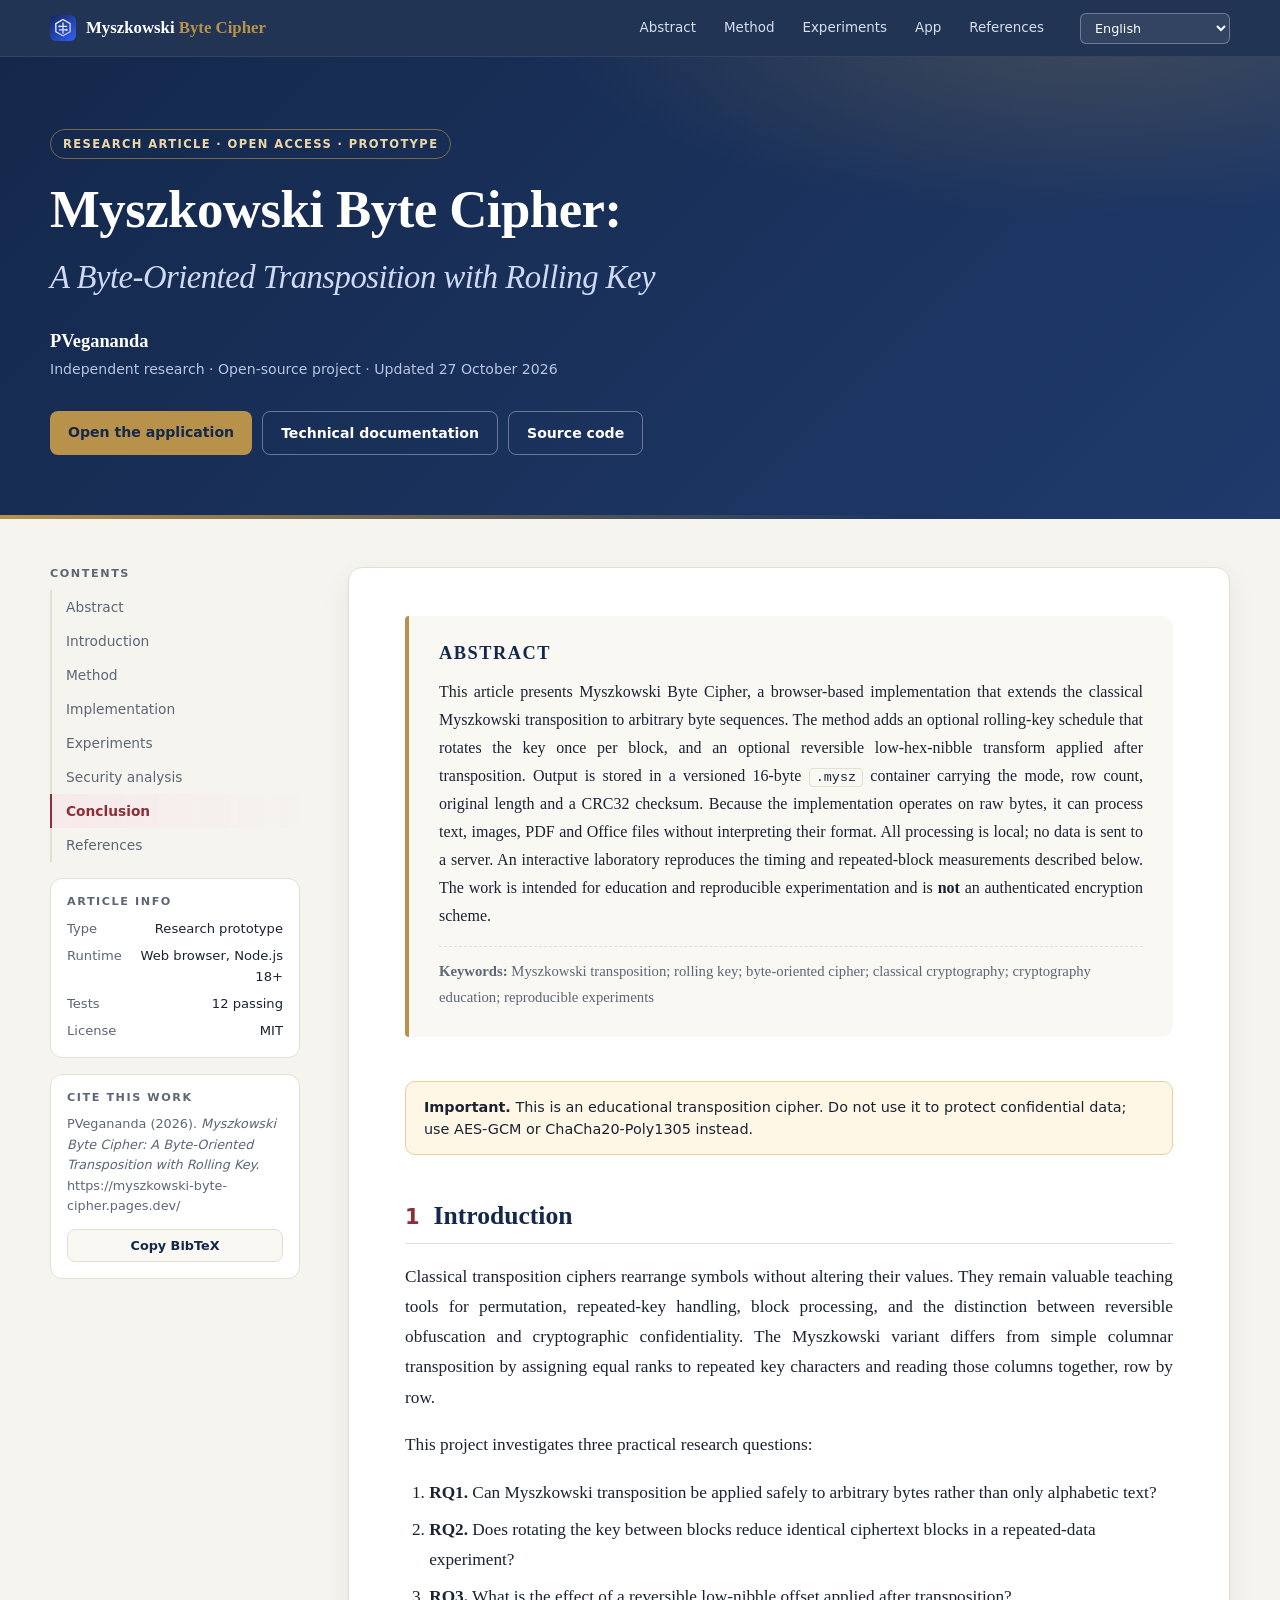
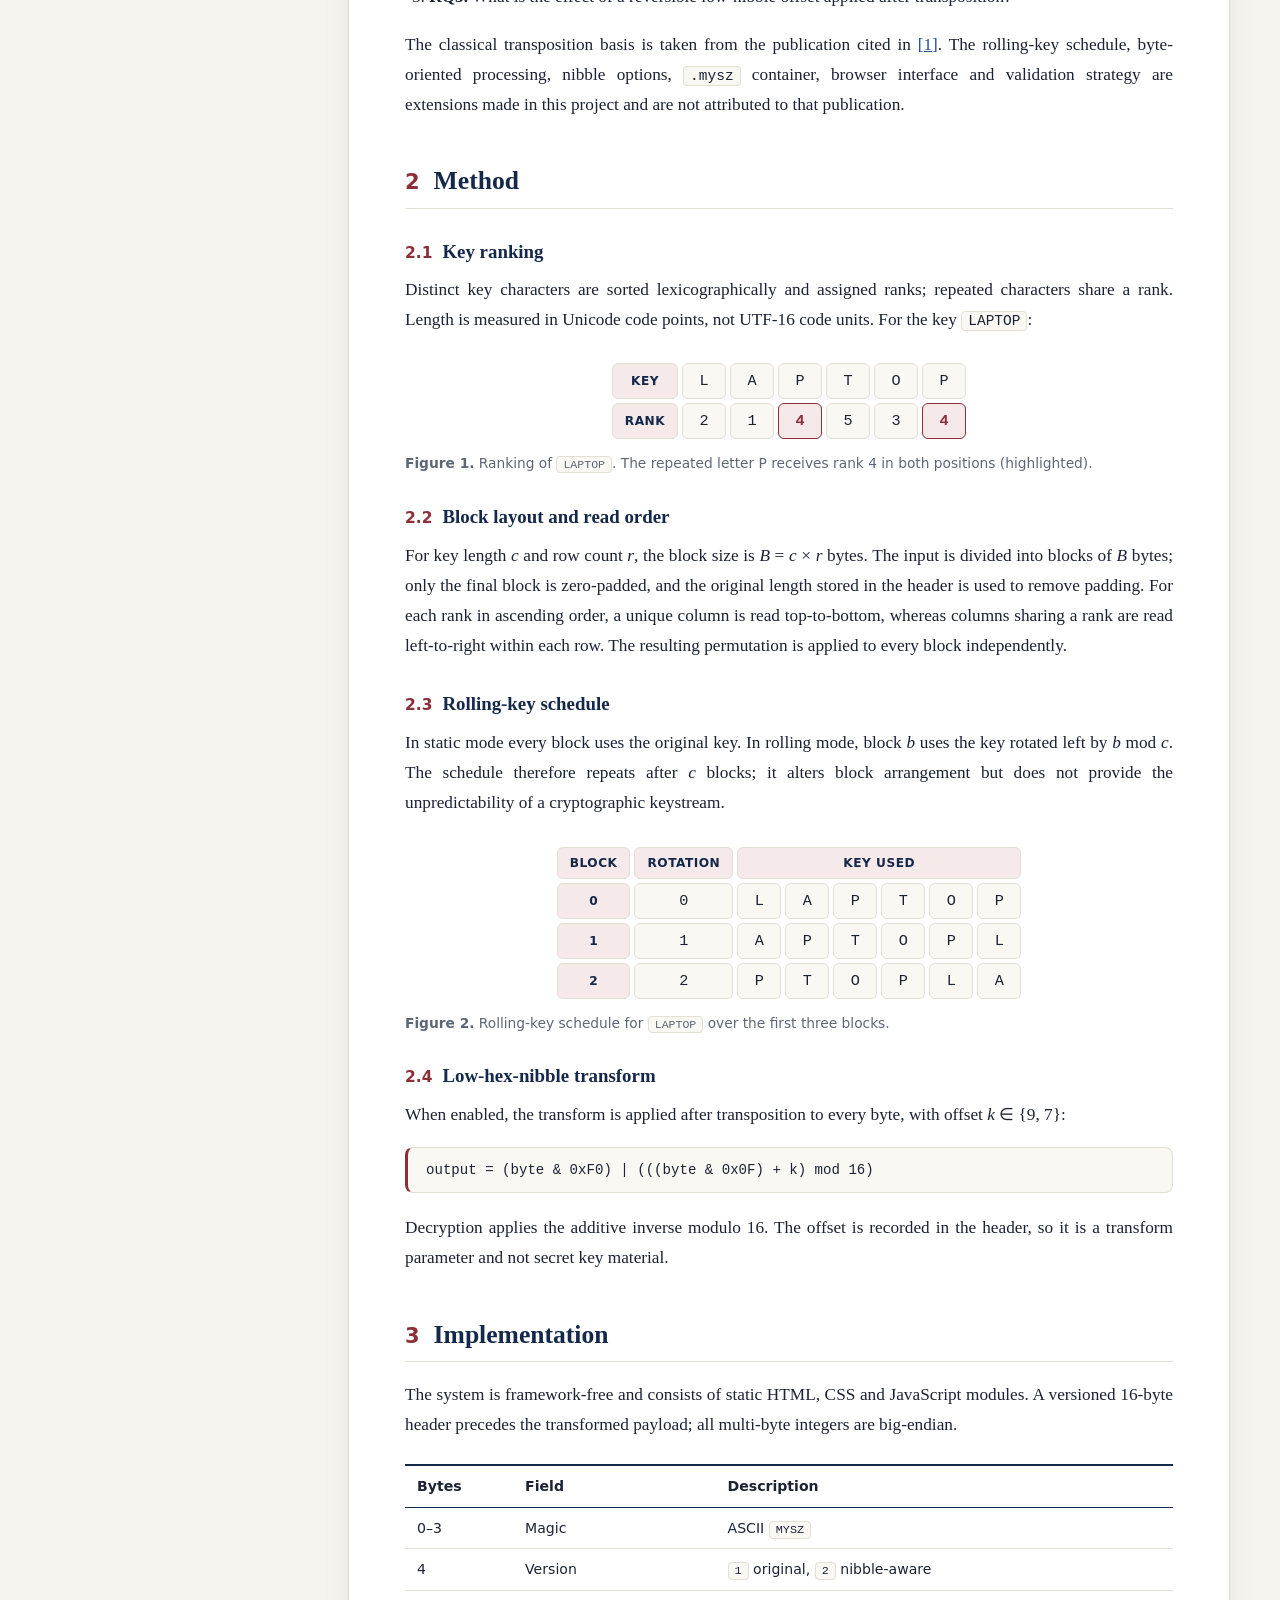
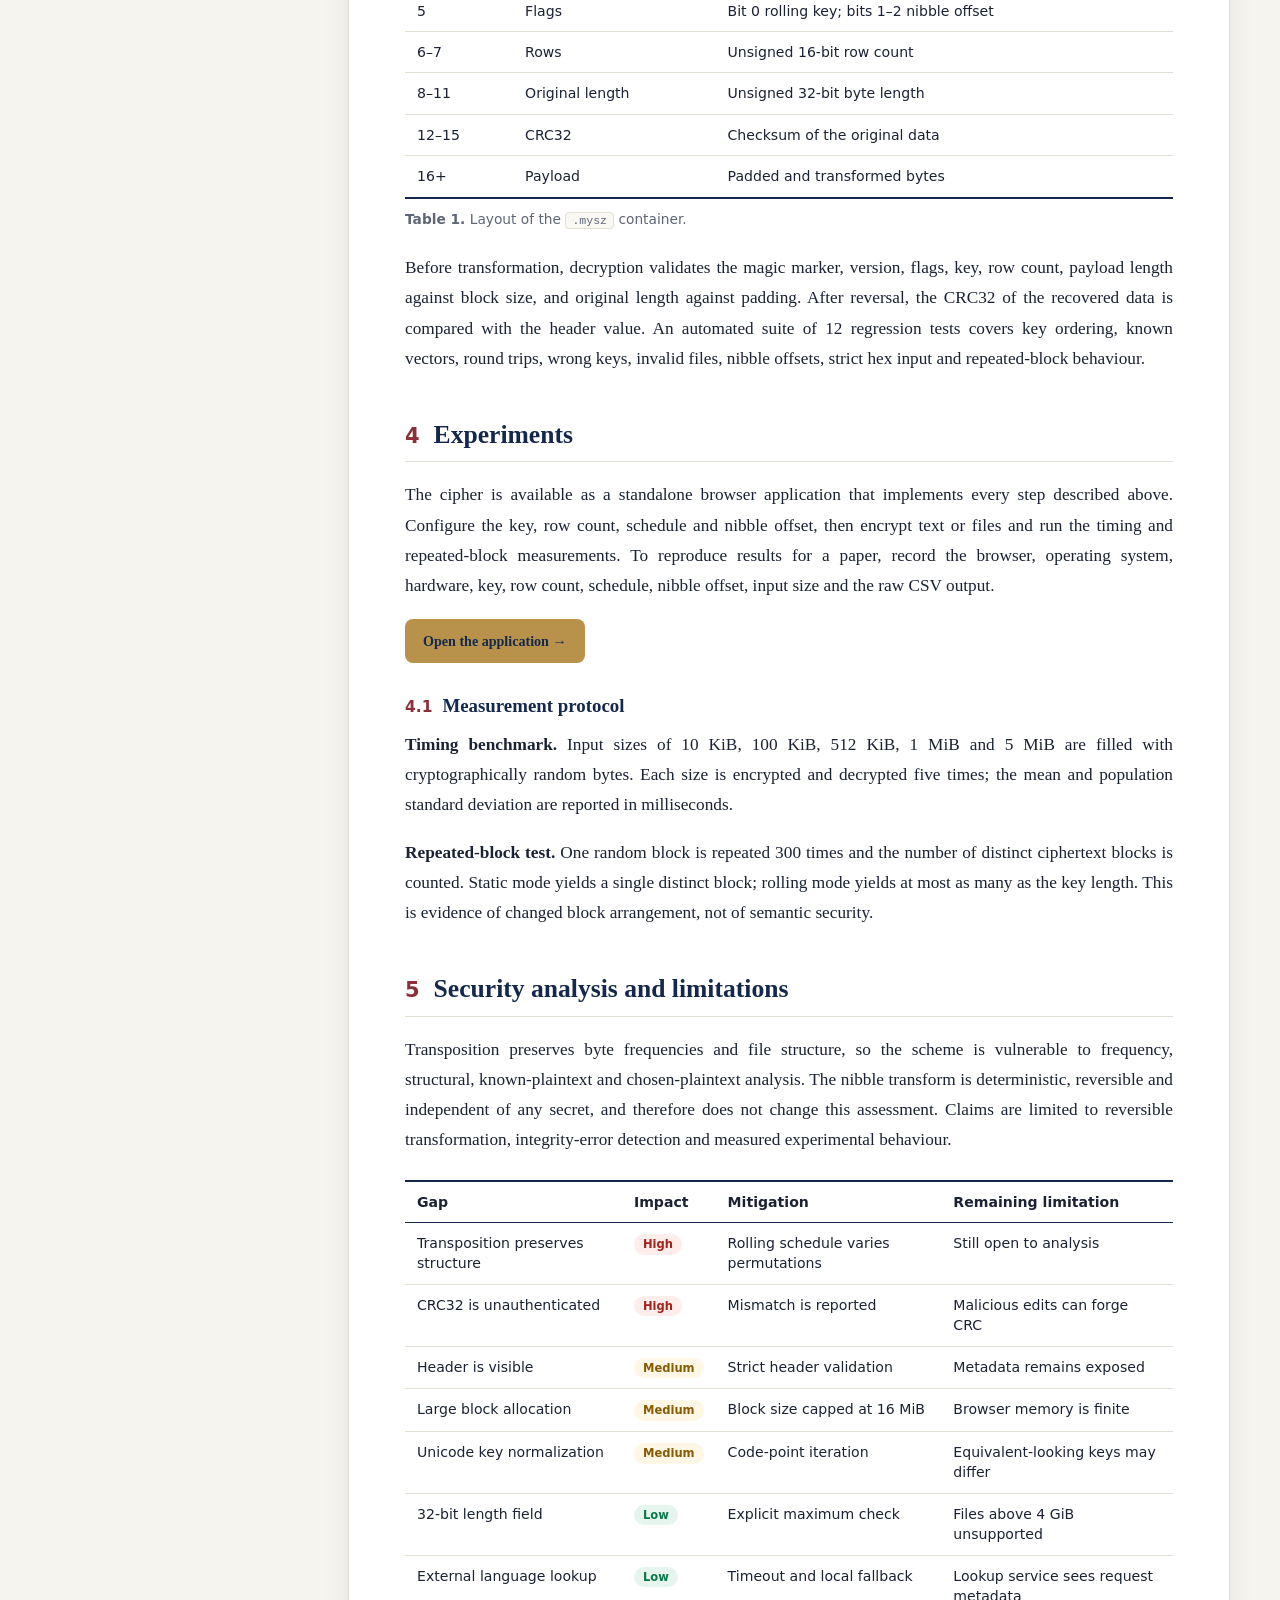
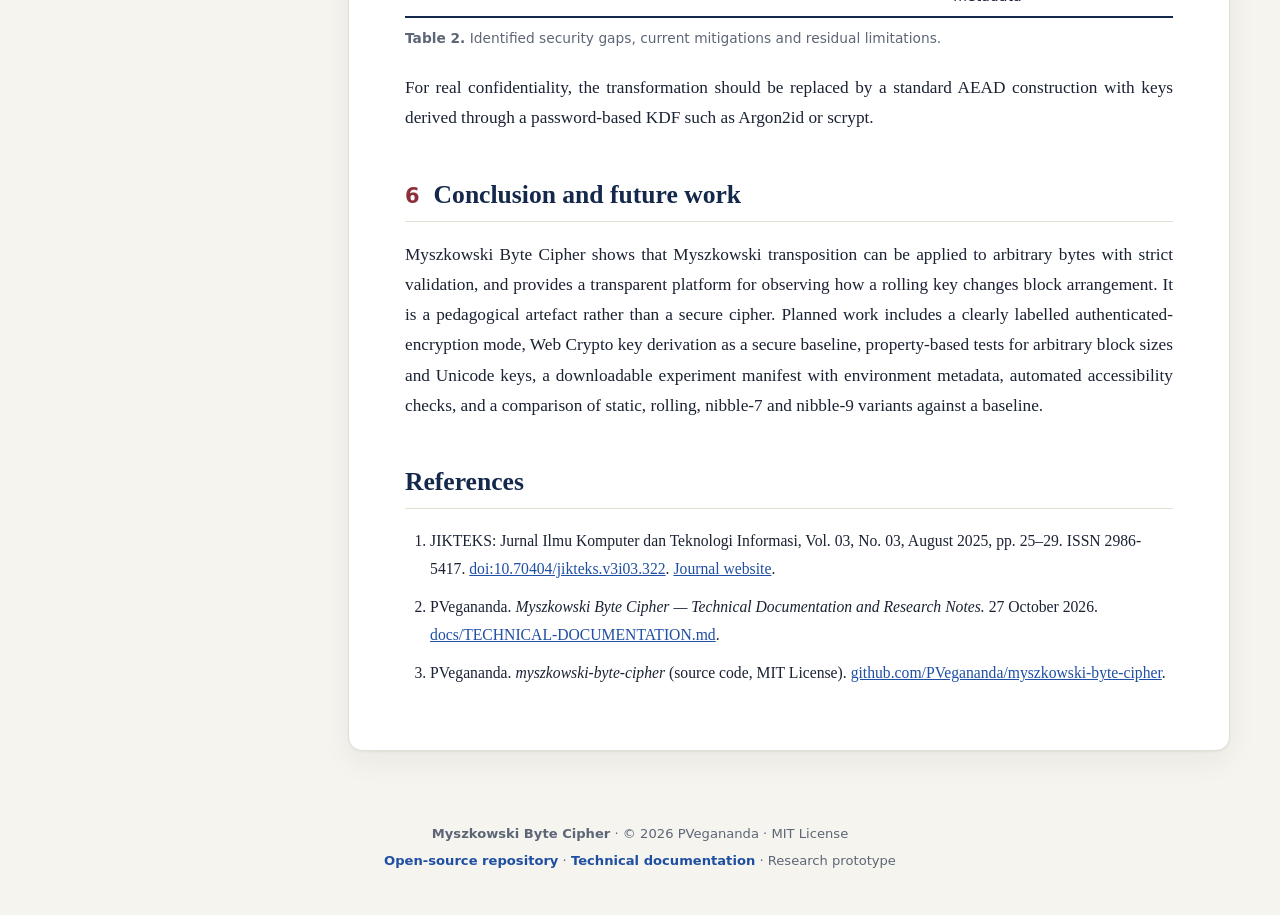
==== commit ad0e5ce3: "Harden privacy and flow: remove IP lookup and external fonts, add CSP headers, sync decrypt UI with " ====
--- a/paper.html
+++ b/paper.html
@@ -29,9 +29,6 @@
   <meta name="twitter:card" content="summary">
 
   <link rel="icon" href="assets/myszkowski-byte-cipher.svg" type="image/svg+xml">
-  <link rel="preconnect" href="https://fonts.googleapis.com">
-  <link rel="preconnect" href="https://fonts.gstatic.com" crossorigin>
-  <link href="https://fonts.googleapis.com/css2?family=Inter:wght@400;500;600;700&family=JetBrains+Mono:wght@400;500&family=Source+Serif+4:ital,opsz,wght@0,8..60,400;0,8..60,600;0,8..60,700;1,8..60,400&display=swap" rel="stylesheet">
   <link rel="stylesheet" href="css/paper.css">
 
   <script type="application/ld+json">
